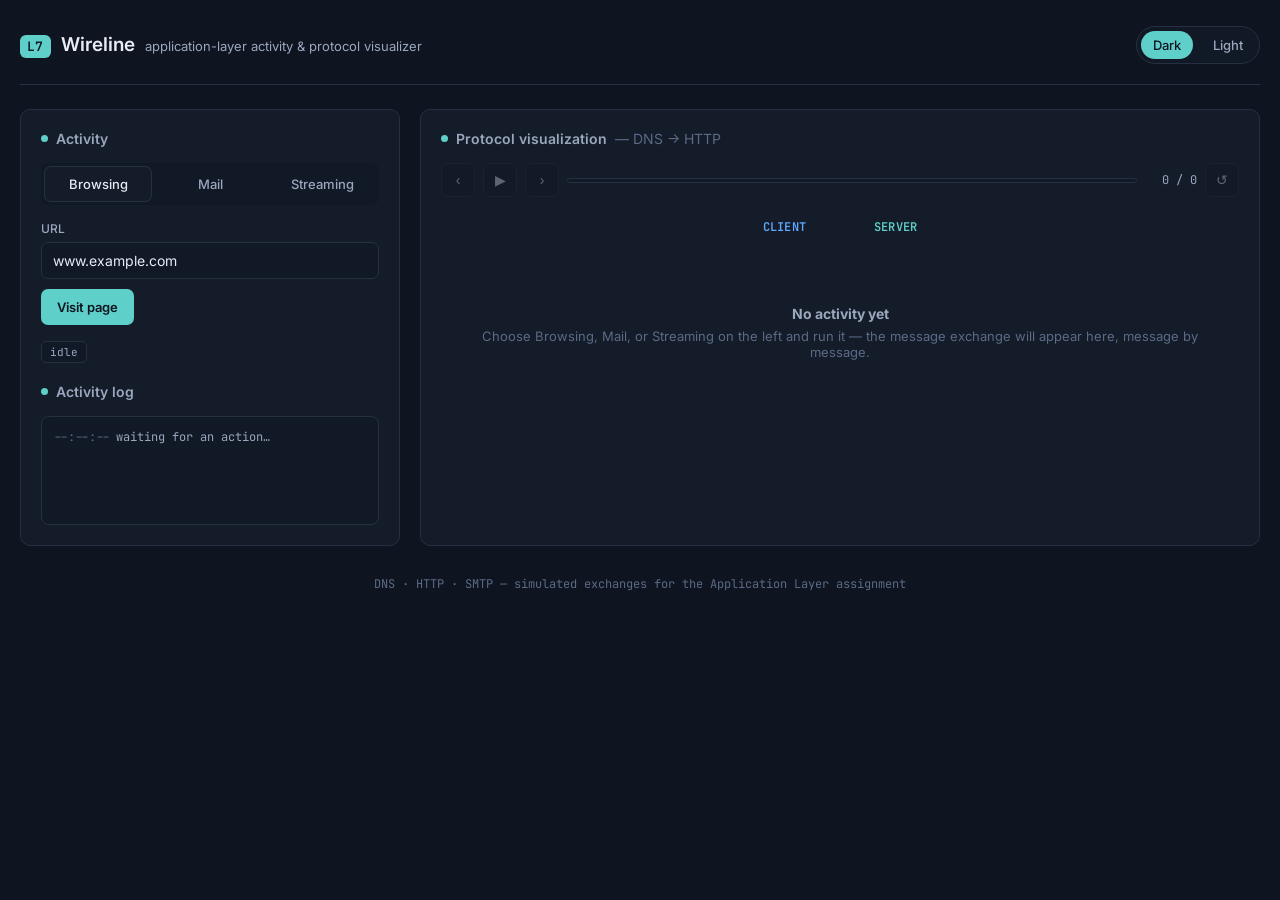
==== index.html @ 75d9882b "Initial commit" ====
<!DOCTYPE html>
<html lang="en">
<head>
<meta charset="UTF-8">
<meta name="viewport" content="width=device-width, initial-scale=1, viewport-fit=cover">
<title>Wireline — Application Layer Visualizer</title>
<link rel="preconnect" href="https://fonts.googleapis.com">
<link href="https://fonts.googleapis.com/css2?family=Inter:wght@400;500;600;700&family=JetBrains+Mono:wght@400;500;600&display=swap" rel="stylesheet">
<link rel="stylesheet" href="styles.css">

</head>
<body>
<div class="wrap">
  <header class="top">
    <div class="brand">
      <span class="mark">L7</span>
      <h1>Wireline</h1>
      <span class="sub">application-layer activity &amp; protocol visualizer</span>
    </div>
    <div class="toggle" id="themeToggle" role="group" aria-label="Theme">
      <button id="btnDark" class="active" aria-pressed="true">Dark</button>
      <button id="btnLight" aria-pressed="false">Light</button>
    </div>
  </header>

  <div class="grid">
    <!-- LEFT: Activity Panel -->
    <section class="panel">
      <h2><span class="dot"></span>Activity</h2>
      <div class="tabs" role="tablist">
        <button class="tab-btn active" data-act="browse">Browsing</button>
        <button class="tab-btn" data-act="mail">Mail</button>
        <button class="tab-btn" data-act="stream">Streaming</button>
      </div>

      <!-- Browsing form -->
      <div class="activity-form" id="form-browse">
        <div class="field">
          <label for="urlInput">URL</label>
          <input id="urlInput" type="text" value="www.example.com" placeholder="www.example.com">
        </div>
        <div class="actrow" style="margin-top:10px;">
          <button class="btn" id="btnVisit">Visit page</button>
        </div>
      </div>

      <!-- Mail form -->
      <div class="activity-form" id="form-mail" style="display:none;">
        <div class="field">
          <label for="mailTo">To</label>
          <input id="mailTo" type="text" value="jordan@mailhost.net" placeholder="recipient@domain.com">
        </div>
        <div class="field">
          <label for="mailSubject">Subject</label>
          <input id="mailSubject" type="text" value="Assignment submission" placeholder="Subject">
        </div>
        <div class="field">
          <label for="mailBody">Body</label>
          <textarea id="mailBody" rows="3" placeholder="Message body">Hi — attaching the dashboard now.</textarea>
        </div>
        <div class="actrow" style="margin-top:6px;">
          <button class="btn" id="btnSend">Send mail</button>
        </div>
      </div>

      <!-- Streaming form -->
      <div class="activity-form" id="form-stream" style="display:none;">
        <div class="field">
          <label>Quality</label>
          <div class="qualsel" id="qualsel">
            <button data-q="480p">480p</button>
            <button data-q="720p" class="active">720p</button>
            <button data-q="1080p">1080p</button>
          </div>
        </div>
        <div class="actrow" style="margin-top:6px;">
          <button class="btn" id="btnPlay">▶ Play stream</button>
          <button class="btn secondary" id="btnPauseStream" disabled>Pause</button>
        </div>
      </div>

      <div class="status-badge" id="statusBadge">idle</div>

      <h2 style="margin-top:4px;"><span class="dot"></span>Activity log</h2>
      <div class="log" id="logBox"><div><span class="t">--:--:--</span>waiting for an action…</div></div>
    </section>

    <!-- RIGHT: Protocol Visualization Panel -->
    <section class="panel">
      <h2><span class="dot"></span>Protocol visualization <span id="protoLabel" style="color:var(--text-faint); font-weight:400;"></span></h2>

      <div class="controls">
        <button class="iconbtn" id="btnPrev" title="Previous">‹</button>
        <button class="iconbtn" id="btnPlayPause" title="Play/Pause">▶</button>
        <button class="iconbtn" id="btnNext" title="Next">›</button>
        <div class="progress"><div class="bar" id="progBar"></div></div>
        <span class="stepcount" id="stepCount">0 / 0</span>
        <button class="iconbtn" id="btnReplay" title="Replay">↺</button>
      </div>

      <div id="lanesWrap">
        <div class="lanes">
          <div class="lane-head client">CLIENT</div>
          <div class="lane-head mid"></div>
          <div class="lane-head server">SERVER</div>
        </div>
        <div class="msg-track" id="msgTrack">
          <div class="empty"><b>No activity yet</b>Choose Browsing, Mail, or Streaming on the left and run it — the message exchange will appear here, message by message.</div>
        </div>
      </div>
    </section>
  </div>

  <footer class="foot">DNS · HTTP · SMTP — simulated exchanges for the Application Layer assignment</footer>
</div>

<script src="script.js"></script>
</body>
</html>
---- styles.css ----
:root{
  --bg:#0e1420; --panel:#141b29; --panel-2:#111826; --border:#263042;
  --text:#e7ecf5; --text-dim:#9aa7bd; --text-faint:#5b6b85;
  --accent:#5fd0c9; --accent-2:#f2a65a; --client:#5fa8ff; --server:#5fd0c9;
  --danger:#ef6f6f; --ok:#7fd88a;
  --mono:'JetBrains Mono', monospace; --sans:'Inter', system-ui, sans-serif;
  --radius:10px;
  padding-top: env(safe-area-inset-top,0px);
  padding-bottom: env(safe-area-inset-bottom,0px);
}
:root[data-theme="light"]{
  --bg:#f5f7fa; --panel:#ffffff; --panel-2:#eef1f6; --border:#dde3ec;
  --text:#1b2433; --text-dim:#5b6a80; --text-faint:#8b98ab;
  --accent:#0f9c92; --accent-2:#c8781f; --client:#1f6fd6; --server:#0f9c92;
  --danger:#c94a4a; --ok:#2f9e4a;
}
*{box-sizing:border-box;}
html,body{margin:0;padding:0;}
body{
  background:var(--bg); color:var(--text); font-family:var(--sans);
  min-height:100%; transition:background .25s,color .25s;
}
.wrap{max-width:1280px; margin:0 auto; padding:20px 20px 40px;}

header.top{
  display:flex; align-items:center; justify-content:space-between;
  padding:6px 0 20px; border-bottom:1px solid var(--border); margin-bottom:24px;
}
.brand{display:flex; align-items:baseline; gap:10px;}
.brand .mark{
  font-family:var(--mono); font-size:13px; color:var(--bg); background:var(--accent);
  padding:3px 7px; border-radius:6px; font-weight:600; letter-spacing:.02em;
}
.brand h1{font-size:19px; margin:0; font-weight:600;}
.brand span.sub{color:var(--text-dim); font-size:13px;}

.toggle{
  display:flex; align-items:center; gap:8px; background:var(--panel-2);
  border:1px solid var(--border); border-radius:999px; padding:4px; cursor:pointer;
  user-select:none;
}
.toggle button{
  border:none; background:transparent; color:var(--text-dim); font-family:var(--sans);
  font-size:13px; font-weight:500; padding:6px 12px; border-radius:999px; cursor:pointer;
}
.toggle button.active{background:var(--accent); color:var(--bg);}

.grid{display:grid; grid-template-columns:minmax(300px,380px) 1fr; gap:20px;}
@media (max-width:860px){ .grid{grid-template-columns:1fr;} }

.panel{
  background:var(--panel); border:1px solid var(--border); border-radius:var(--radius);
  padding:20px; display:flex; flex-direction:column; gap:16px;
}
.panel h2{
  font-size:14px; margin:0; text-transform:none; color:var(--text-dim);
  font-weight:600; display:flex; align-items:center; gap:8px;
}
.panel h2 .dot{width:7px; height:7px; border-radius:50%; background:var(--accent);}

.tabs{display:flex; gap:6px; background:var(--panel-2); padding:4px; border-radius:8px;}
.tabs button{
  flex:1; border:none; background:transparent; color:var(--text-dim); padding:9px 6px;
  font-family:var(--sans); font-size:13px; font-weight:500; border-radius:6px; cursor:pointer;
}
.tabs button.active{background:var(--panel); color:var(--text); box-shadow:0 0 0 1px var(--border);}

.field{display:flex; flex-direction:column; gap:6px;}
.field label{font-size:12px; color:var(--text-dim); font-weight:500;}
.field input, .field textarea, .field select{
  background:var(--panel-2); border:1px solid var(--border); border-radius:7px;
  color:var(--text); padding:9px 11px; font-family:var(--sans); font-size:14px;
  outline:none; resize:vertical;
}
.field input:focus, .field textarea:focus, .field select:focus{border-color:var(--accent);}

.actrow{display:flex; gap:10px; align-items:center;}
.btn{
  border:none; border-radius:7px; padding:10px 16px; font-family:var(--sans);
  font-size:13px; font-weight:600; cursor:pointer; background:var(--accent); color:var(--bg);
}
.btn:focus-visible, .iconbtn:focus-visible, .tabs button:focus-visible, .toggle button:focus-visible{
  outline:2px solid var(--accent); outline-offset:2px;
}
.btn.secondary{background:var(--panel-2); color:var(--text); box-shadow:0 0 0 1px var(--border);}
.btn:disabled{opacity:.45; cursor:not-allowed;}

.qualsel{display:flex; gap:6px;}
.qualsel button{
  flex:1; border:1px solid var(--border); background:var(--panel-2); color:var(--text-dim);
  padding:7px 4px; border-radius:6px; font-size:12px; cursor:pointer; font-family:var(--mono);
}
.qualsel button.active{border-color:var(--accent); color:var(--accent);}

.log{
  background:var(--panel-2); border:1px solid var(--border); border-radius:8px;
  padding:10px 12px; font-family:var(--mono); font-size:12px; color:var(--text-dim);
  max-height:150px; overflow-y:auto; flex:1; min-height:80px;
}
.log div{padding:2px 0; border-bottom:1px dashed var(--border);}
.log div:last-child{border-bottom:none;}
.log .t{color:var(--text-faint); margin-right:6px;}

.status-badge{
  font-family:var(--mono); font-size:11px; padding:3px 8px; border-radius:5px;
  background:var(--panel-2); color:var(--text-dim); border:1px solid var(--border); width:fit-content;
}
.status-badge.live{color:var(--ok); border-color:var(--ok);}

/* Right panel: protocol visualizer */
.controls{display:flex; align-items:center; gap:8px;}
.iconbtn{
  width:34px; height:34px; border-radius:7px; border:1px solid var(--border);
  background:var(--panel-2); color:var(--text); cursor:pointer; font-size:14px;
  display:flex; align-items:center; justify-content:center;
}
.iconbtn:disabled{opacity:.35; cursor:not-allowed;}
.progress{flex:1; height:5px; background:var(--panel-2); border-radius:99px; overflow:hidden; border:1px solid var(--border);}
.progress .bar{height:100%; background:var(--accent); width:0%; transition:width .25s;}
.stepcount{font-family:var(--mono); font-size:12px; color:var(--text-dim); min-width:52px; text-align:right;}

.lanes{
  display:grid; grid-template-columns:1fr 40px 1fr; gap:0; margin-top:6px;
}
.lane-head{font-family:var(--mono); font-size:12px; font-weight:600; padding-bottom:10px; letter-spacing:.02em;}
.lane-head.client{color:var(--client); text-align:right; padding-right:14px;}
.lane-head.server{color:var(--server); padding-left:14px;}
.lane-head.mid{}

.msg-track{min-height:280px; position:relative;}
.msg-row{
  display:grid; grid-template-columns:1fr 40px 1fr; align-items:start; margin-bottom:14px;
  opacity:.28; transition:opacity .3s;
}
.msg-row.revealed{opacity:1;}
.msg-row.current .bubble{box-shadow:0 0 0 2px var(--accent-2);}
.bubble{
  border:1px solid var(--border); background:var(--panel-2); border-radius:9px;
  padding:10px 12px; font-family:var(--mono); font-size:12.5px; line-height:1.55;
}
.bubble .head{font-weight:600; margin-bottom:4px;}
.bubble .field-hl{color:var(--accent-2);}
.msg-row.c2s .bubble{margin-right:14px;}
.msg-row.s2c .bubble{margin-left:14px; grid-column:3;}
.msg-row.c2s .spacer{grid-column:3;}
.msg-row.s2c .spacer-l{grid-column:1;}
.arrowcol{display:flex; align-items:center; justify-content:center; height:100%; padding-top:14px;}
.arrow{font-size:16px; color:var(--text-faint);}
.msg-row.revealed .arrow{color:var(--accent);}
.msg-row.c2s .head{color:var(--client);}
.msg-row.s2c .head{color:var(--server);}
.msg-note{
  grid-column:1/4; text-align:center; font-size:11px; color:var(--text-faint);
  margin:2px 0 10px; font-family:var(--sans);
}

.empty{
  color:var(--text-faint); font-size:13px; text-align:center; padding:60px 20px;
  font-family:var(--sans);
}
.empty b{color:var(--text-dim); display:block; margin-bottom:6px; font-size:14px;}

footer.foot{
  margin-top:30px; text-align:center; color:var(--text-faint); font-size:12px;
  font-family:var(--mono);
}
::-webkit-scrollbar{width:8px; height:8px;}
::-webkit-scrollbar-thumb{background:var(--border); border-radius:8px;}
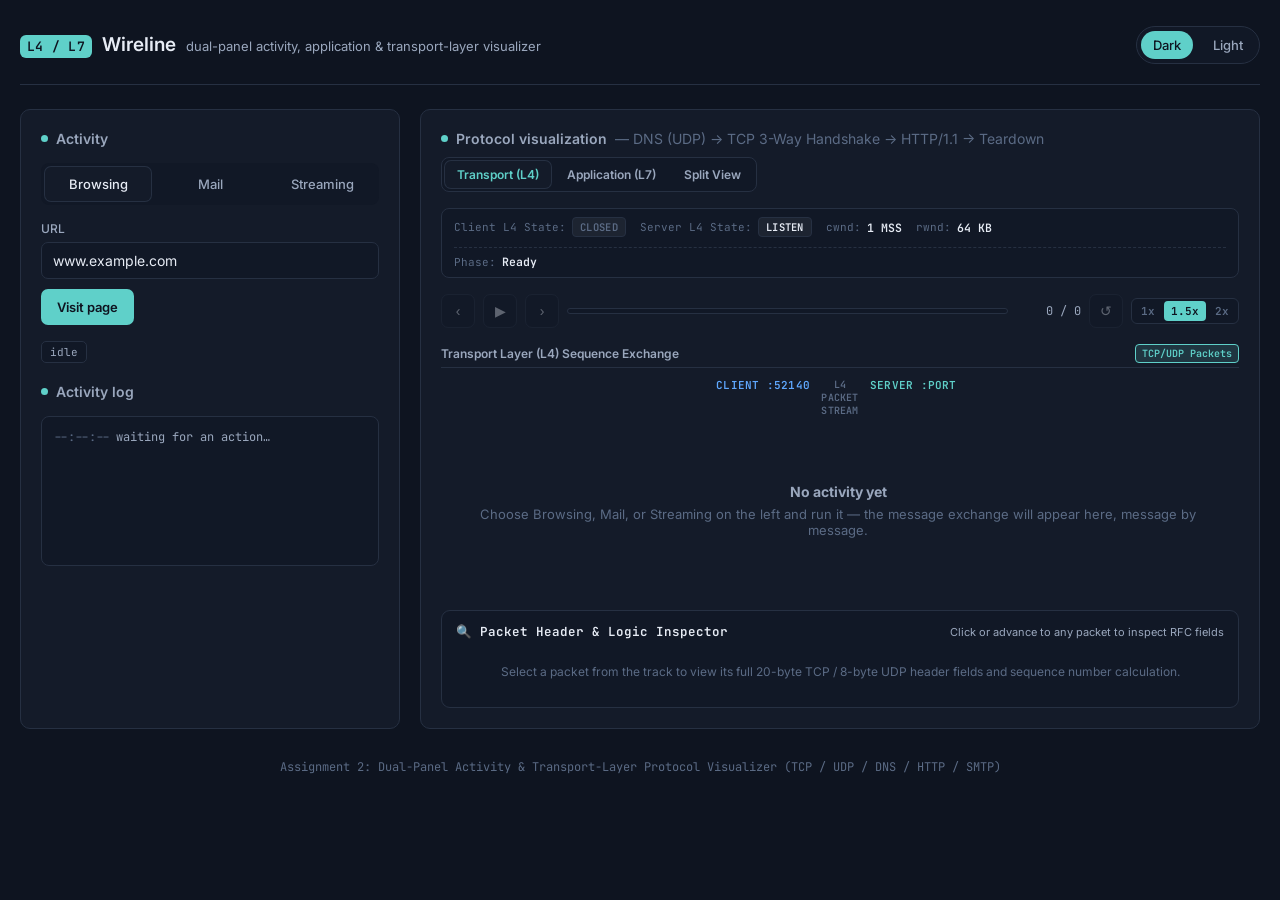
==== commit 3338e1bf: "Complete Assignment 2: Dual-Panel Activity & Transport-Layer Protocol Visualizer (L4/L7 extension, R" ====
--- a/index.html
+++ b/index.html
@@ -3,7 +3,7 @@
 <head>
 <meta charset="UTF-8">
 <meta name="viewport" content="width=device-width, initial-scale=1, viewport-fit=cover">
-<title>Wireline — Application Layer Visualizer</title>
+<title>Wireline — Dual-Panel Activity &amp; Transport-Layer Protocol Visualizer</title>
 <link rel="preconnect" href="https://fonts.googleapis.com">
 <link href="https://fonts.googleapis.com/css2?family=Inter:wght@400;500;600;700&family=JetBrains+Mono:wght@400;500;600&display=swap" rel="stylesheet">
 <link rel="stylesheet" href="styles.css">
@@ -13,9 +13,9 @@
 <div class="wrap">
   <header class="top">
     <div class="brand">
-      <span class="mark">L7</span>
+      <span class="mark">L4 / L7</span>
       <h1>Wireline</h1>
-      <span class="sub">application-layer activity &amp; protocol visualizer</span>
+      <span class="sub">dual-panel activity, application &amp; transport-layer visualizer</span>
     </div>
     <div class="toggle" id="themeToggle" role="group" aria-label="Theme">
       <button id="btnDark" class="active" aria-pressed="true">Dark</button>
@@ -66,6 +66,13 @@
       <!-- Streaming form -->
       <div class="activity-form" id="form-stream" style="display:none;">
         <div class="field">
+          <label>Transport Protocol</label>
+          <div class="qualsel" id="protoSel">
+            <button data-proto="tcp" class="active" title="Transmission Control Protocol (HLS segmented streaming)">TCP (HLS / DASH)</button>
+            <button data-proto="udp" title="User Datagram Protocol (Real-time RTP streaming)">UDP (Live RTP)</button>
+          </div>
+        </div>
+        <div class="field" style="margin-top:8px;">
           <label>Quality</label>
           <div class="qualsel" id="qualsel">
             <button data-q="480p">480p</button>
@@ -73,7 +80,7 @@
             <button data-q="1080p">1080p</button>
           </div>
         </div>
-        <div class="actrow" style="margin-top:6px;">
+        <div class="actrow" style="margin-top:10px;">
           <button class="btn" id="btnPlay">▶ Play stream</button>
           <button class="btn secondary" id="btnPauseStream" disabled>Pause</button>
         </div>
@@ -86,32 +93,106 @@
     </section>
 
     <!-- RIGHT: Protocol Visualization Panel -->
-    <section class="panel">
-      <h2><span class="dot"></span>Protocol visualization <span id="protoLabel" style="color:var(--text-faint); font-weight:400;"></span></h2>
+    <section class="panel" id="rightPanel">
+      <div class="panel-header-row">
+        <h2><span class="dot"></span>Protocol visualization <span id="protoLabel" style="color:var(--text-faint); font-weight:400;"></span></h2>
+        <!-- View Switcher -->
+        <div class="view-tabs" id="viewTabs" role="tablist">
+          <button class="vtab active" data-view="l4">Transport (L4)</button>
+          <button class="vtab" data-view="l7">Application (L7)</button>
+          <button class="vtab" data-view="split">Split View</button>
+        </div>
+      </div>
+
+      <!-- State & Congestion Telemetry Bar -->
+      <div class="telemetry-bar" id="telemetryBar">
+        <div class="telemetry-item">
+          <span class="t-label">Client L4 State:</span>
+          <span class="t-val state-pill" id="clientStatePill">CLOSED</span>
+        </div>
+        <div class="telemetry-item">
+          <span class="t-label">Server L4 State:</span>
+          <span class="t-val state-pill" id="serverStatePill">LISTEN</span>
+        </div>
+        <div class="telemetry-item">
+          <span class="t-label">cwnd:</span>
+          <span class="t-val" id="cwndVal">1 MSS</span>
+        </div>
+        <div class="telemetry-item">
+          <span class="t-label">rwnd:</span>
+          <span class="t-val" id="rwndVal">64 KB</span>
+        </div>
+        <div class="telemetry-item full">
+          <span class="t-label">Phase:</span>
+          <span class="t-val" id="activePhase">Ready</span>
+        </div>
+      </div>
 
       <div class="controls">
-        <button class="iconbtn" id="btnPrev" title="Previous">‹</button>
-        <button class="iconbtn" id="btnPlayPause" title="Play/Pause">▶</button>
-        <button class="iconbtn" id="btnNext" title="Next">›</button>
+        <button class="iconbtn" id="btnPrev" title="Previous packet (‹)">‹</button>
+        <button class="iconbtn" id="btnPlayPause" title="Play/Pause (Space)">▶</button>
+        <button class="iconbtn" id="btnNext" title="Next packet (›)">›</button>
         <div class="progress"><div class="bar" id="progBar"></div></div>
         <span class="stepcount" id="stepCount">0 / 0</span>
-        <button class="iconbtn" id="btnReplay" title="Replay">↺</button>
-      </div>
-
-      <div id="lanesWrap">
-        <div class="lanes">
-          <div class="lane-head client">CLIENT</div>
-          <div class="lane-head mid"></div>
-          <div class="lane-head server">SERVER</div>
-        </div>
-        <div class="msg-track" id="msgTrack">
-          <div class="empty"><b>No activity yet</b>Choose Browsing, Mail, or Streaming on the left and run it — the message exchange will appear here, message by message.</div>
+        <button class="iconbtn" id="btnReplay" title="Replay (↺)">↺</button>
+        <div class="speed-toggle" id="speedToggle">
+          <button data-speed="1400">1x</button>
+          <button data-speed="850" class="active">1.5x</button>
+          <button data-speed="500">2x</button>
+        </div>
+      </div>
+
+      <!-- Main Visualizer Container -->
+      <div id="lanesContainer" class="view-mode-l4">
+        <!-- L4 Transport Track -->
+        <div class="lane-section" id="l4Section">
+          <div class="section-title">
+            <span>Transport Layer (L4) Sequence Exchange</span>
+            <span class="badge-l4">TCP/UDP Packets</span>
+          </div>
+          <div class="lanes">
+            <div class="lane-head client">CLIENT :52140</div>
+            <div class="lane-head mid">L4 PACKET STREAM</div>
+            <div class="lane-head server">SERVER :PORT</div>
+          </div>
+          <div class="msg-track" id="l4Track">
+            <div class="empty"><b>No activity yet</b>Choose Browsing, Mail, or Streaming on the left and run it — the message exchange will appear here, message by message.</div>
+          </div>
+        </div>
+
+        <!-- L7 Application Track -->
+        <div class="lane-section" id="l7Section">
+          <div class="section-title">
+            <span>Application Layer (L7) Transactions</span>
+            <span class="badge-l7">DNS · HTTP · SMTP</span>
+          </div>
+          <div class="lanes">
+            <div class="lane-head client">CLIENT (APP)</div>
+            <div class="lane-head mid">APPLICATION PAYLOAD</div>
+            <div class="lane-head server">SERVER (DAEMON)</div>
+          </div>
+          <div class="msg-track" id="l7Track">
+            <div class="empty"><b>No activity yet</b>Choose an activity on the left to inspect high-level application messages.</div>
+          </div>
+        </div>
+      </div>
+
+      <!-- Collapsible Packet Inspector -->
+      <div class="packet-inspector" id="packetInspector">
+        <div class="inspector-header">
+          <span class="insp-title">🔍 Packet Header &amp; Logic Inspector</span>
+          <span class="insp-sub" id="inspSub">Click or advance to any packet to inspect RFC fields</span>
+        </div>
+        <div class="inspector-body" id="inspectorBody">
+          <div class="insp-empty">Select a packet from the track to view its full 20-byte TCP / 8-byte UDP header fields and sequence number calculation.</div>
         </div>
       </div>
     </section>
   </div>
 
-  <footer class="foot">DNS · HTTP · SMTP — simulated exchanges for the Application Layer assignment</footer>
+  <footer class="foot">
+    Assignment 2: Dual-Panel Activity &amp; Transport-Layer Protocol Visualizer (TCP / UDP / DNS / HTTP / SMTP)
+  </footer>
 </div>
 
 <script src="script.js"></script>
--- a/styles.css
+++ b/styles.css
@@ -108,54 +108,206 @@
 .status-badge.live{color:var(--ok); border-color:var(--ok);}
 
 /* Right panel: protocol visualizer */
+.panel-header-row{
+  display:flex; align-items:center; justify-content:space-between; flex-wrap:wrap; gap:10px;
+}
+.view-tabs{
+  display:flex; gap:4px; background:var(--panel-2); padding:3px; border-radius:8px; border:1px solid var(--border);
+}
+.vtab{
+  border:none; background:transparent; color:var(--text-dim); padding:6px 12px;
+  font-family:var(--sans); font-size:12px; font-weight:600; border-radius:6px; cursor:pointer;
+  transition:background .2s, color .2s;
+}
+.vtab.active{background:var(--panel); color:var(--accent); box-shadow:0 0 0 1px var(--border);}
+.vtab:hover:not(.active){color:var(--text);}
+
+/* Telemetry & Connection State Bar */
+.telemetry-bar{
+  display:flex; flex-wrap:wrap; gap:8px 14px; background:var(--panel-2); border:1px solid var(--border);
+  padding:8px 12px; border-radius:8px; font-family:var(--mono); font-size:11.5px; align-items:center;
+}
+.telemetry-item{display:flex; align-items:center; gap:6px;}
+.telemetry-item .t-label{color:var(--text-faint); font-size:11px;}
+.telemetry-item .t-val{color:var(--text); font-weight:600;}
+.telemetry-item.full{width:100%; border-top:1px dashed var(--border); padding-top:6px; margin-top:2px;}
+.state-pill{
+  padding:2px 7px; border-radius:4px; font-size:10.5px; letter-spacing:.03em;
+  background:rgba(255,255,255,0.05); border:1px solid var(--border);
+}
+.state-pill.syn-sent{color:#4fc3f7; border-color:#0288d1; background:rgba(2,136,209,0.12);}
+.state-pill.established{color:#81c784; border-color:#388e3c; background:rgba(56,142,60,0.15);}
+.state-pill.fin-wait{color:#ffb74d; border-color:#f57c00; background:rgba(245,124,0,0.12);}
+.state-pill.closed{color:var(--text-faint); border-color:var(--border);}
+.state-pill.udp-mode{color:#ba68c8; border-color:#8e24aa; background:rgba(142,36,170,0.12);}
+
 .controls{display:flex; align-items:center; gap:8px;}
 .iconbtn{
   width:34px; height:34px; border-radius:7px; border:1px solid var(--border);
   background:var(--panel-2); color:var(--text); cursor:pointer; font-size:14px;
-  display:flex; align-items:center; justify-content:center;
-}
+  display:flex; align-items:center; justify-content:center; transition:background .15s, border-color .15s;
+}
+.iconbtn:hover:not(:disabled){background:var(--border);}
 .iconbtn:disabled{opacity:.35; cursor:not-allowed;}
-.progress{flex:1; height:5px; background:var(--panel-2); border-radius:99px; overflow:hidden; border:1px solid var(--border);}
-.progress .bar{height:100%; background:var(--accent); width:0%; transition:width .25s;}
-.stepcount{font-family:var(--mono); font-size:12px; color:var(--text-dim); min-width:52px; text-align:right;}
+.progress{flex:1; height:6px; background:var(--panel-2); border-radius:99px; overflow:hidden; border:1px solid var(--border);}
+.progress .bar{height:100%; background:var(--accent); width:0%; transition:width .2s;}
+.stepcount{font-family:var(--mono); font-size:12px; color:var(--text-dim); min-width:65px; text-align:right;}
+
+.speed-toggle{display:flex; gap:2px; background:var(--panel-2); border:1px solid var(--border); border-radius:6px; padding:2px;}
+.speed-toggle button{
+  border:none; background:transparent; color:var(--text-faint); font-family:var(--mono); font-size:11px;
+  padding:3px 7px; border-radius:4px; cursor:pointer; font-weight:600;
+}
+.speed-toggle button.active{background:var(--accent); color:var(--bg);}
+
+/* Container & Sections */
+#lanesContainer{display:flex; flex-direction:column; gap:16px;}
+.lane-section{display:flex; flex-direction:column; gap:8px;}
+.section-title{
+  display:flex; align-items:center; justify-content:space-between;
+  font-size:12px; font-weight:600; color:var(--text-dim); padding-bottom:4px; border-bottom:1px solid var(--border);
+}
+.badge-l4{font-family:var(--mono); font-size:10px; background:rgba(95,208,201,0.15); color:var(--accent); padding:2px 6px; border-radius:4px; border:1px solid var(--accent);}
+.badge-l7{font-family:var(--mono); font-size:10px; background:rgba(242,166,90,0.15); color:var(--accent-2); padding:2px 6px; border-radius:4px; border:1px solid var(--accent-2);}
+
+/* View modes switching */
+#lanesContainer.view-mode-l4 #l7Section{display:none;}
+#lanesContainer.view-mode-l7 #l4Section{display:none;}
+#lanesContainer.view-mode-split{display:grid; grid-template-columns:1fr; gap:16px;}
+@media (min-width:1150px){
+  #lanesContainer.view-mode-split{grid-template-columns:1.08fr 0.92fr; align-items:start;}
+}
+
+#lanesContainer.view-mode-split .bubble{
+  padding:7px 9px; font-size:11px;
+}
+#lanesContainer.view-mode-split .lanes{
+  grid-template-columns:1fr 32px 1fr;
+}
+#lanesContainer.view-mode-split .msg-row{
+  grid-template-columns:1fr 32px 1fr;
+}
+#lanesContainer.view-mode-split .pkt-fields{
+  grid-template-columns:repeat(2, 1fr); gap:2px 4px; font-size:10px;
+}
+#lanesContainer.view-mode-split .msg-track{
+  max-height:300px;
+}
 
 .lanes{
-  display:grid; grid-template-columns:1fr 40px 1fr; gap:0; margin-top:6px;
-}
-.lane-head{font-family:var(--mono); font-size:12px; font-weight:600; padding-bottom:10px; letter-spacing:.02em;}
-.lane-head.client{color:var(--client); text-align:right; padding-right:14px;}
-.lane-head.server{color:var(--server); padding-left:14px;}
-.lane-head.mid{}
-
-.msg-track{min-height:280px; position:relative;}
+  display:grid; grid-template-columns:1fr 40px 1fr; gap:0; margin-top:2px;
+}
+.lane-head{font-family:var(--mono); font-size:11px; font-weight:600; padding-bottom:8px; letter-spacing:.02em;}
+.lane-head.client{color:var(--client); text-align:right; padding-right:10px;}
+.lane-head.server{color:var(--server); padding-left:10px;}
+.lane-head.mid{color:var(--text-faint); font-size:10px; text-align:center; display:flex; align-items:center; justify-content:center;}
+
+.msg-track{max-height:320px; overflow-y:auto; position:relative; padding-right:4px;}
 .msg-row{
-  display:grid; grid-template-columns:1fr 40px 1fr; align-items:start; margin-bottom:14px;
-  opacity:.28; transition:opacity .3s;
-}
+  display:grid; grid-template-columns:1fr 40px 1fr; align-items:start; margin-bottom:10px;
+  opacity:.25; transition:opacity .25s; cursor:pointer;
+}
+.msg-row:hover{opacity:.65;}
 .msg-row.revealed{opacity:1;}
-.msg-row.current .bubble{box-shadow:0 0 0 2px var(--accent-2);}
+.msg-row.current .bubble{
+  box-shadow:0 0 0 2px var(--accent-2), 0 4px 12px rgba(0,0,0,0.3);
+  border-color:var(--accent-2);
+}
 .bubble{
-  border:1px solid var(--border); background:var(--panel-2); border-radius:9px;
-  padding:10px 12px; font-family:var(--mono); font-size:12.5px; line-height:1.55;
-}
-.bubble .head{font-weight:600; margin-bottom:4px;}
-.bubble .field-hl{color:var(--accent-2);}
-.msg-row.c2s .bubble{margin-right:14px;}
-.msg-row.s2c .bubble{margin-left:14px; grid-column:3;}
+  border:1px solid var(--border); background:var(--panel-2); border-radius:8px;
+  padding:8px 11px; font-family:var(--mono); font-size:11.5px; line-height:1.45;
+  transition:border-color .2s, box-shadow .2s;
+}
+.bubble .head{
+  font-weight:600; margin-bottom:4px; display:flex; align-items:center; justify-content:space-between; gap:6px; flex-wrap:wrap;
+}
+.bubble .head-title{display:flex; align-items:center; gap:6px;}
+.bubble .head-time{font-size:10px; color:var(--text-faint); font-weight:400;}
+
+/* Flags pills */
+.flags-row{display:flex; gap:4px; margin:4px 0 6px; flex-wrap:wrap;}
+.flag-tag{
+  font-size:10px; font-weight:700; padding:1px 5px; border-radius:3px; letter-spacing:.04em;
+}
+.flag-tag.syn{background:#0284c7; color:#fff;}
+.flag-tag.ack{background:#16a34a; color:#fff;}
+.flag-tag.psh{background:#d97706; color:#fff;}
+.flag-tag.fin{background:#9333ea; color:#fff;}
+.flag-tag.rst{background:#dc2626; color:#fff;}
+.flag-tag.udp{background:#059669; color:#fff;}
+
+/* L4 Key Fields Grid */
+.pkt-fields{
+  display:grid; grid-template-columns:repeat(auto-fit, minmax(80px, 1fr)); gap:4px 8px;
+  margin:5px 0 3px; background:rgba(0,0,0,0.15); padding:4px 6px; border-radius:5px;
+  border:1px solid var(--border); font-size:11px;
+}
+.pkt-f{display:flex; flex-direction:column;}
+.pkt-f .lbl{color:var(--text-faint); font-size:9.5px;}
+.pkt-f .val{color:var(--accent); font-weight:600;}
+
+.pkt-data-preview{
+  font-size:11px; color:var(--text-dim); margin-top:4px; border-left:2px solid var(--accent-2);
+  padding-left:6px; word-break:break-all;
+}
+
+.pkt-state-trans{
+  font-size:10px; color:var(--text-faint); margin-top:4px; display:flex; align-items:center; gap:4px;
+}
+
+.msg-row.c2s .bubble{margin-right:10px;}
+.msg-row.s2c .bubble{margin-left:10px; grid-column:3;}
 .msg-row.c2s .spacer{grid-column:3;}
 .msg-row.s2c .spacer-l{grid-column:1;}
-.arrowcol{display:flex; align-items:center; justify-content:center; height:100%; padding-top:14px;}
-.arrow{font-size:16px; color:var(--text-faint);}
+.arrowcol{display:flex; flex-direction:column; align-items:center; justify-content:center; height:100%; padding-top:10px;}
+.arrowcol .seq-idx{font-family:var(--mono); font-size:9.5px; color:var(--text-faint); margin-bottom:2px;}
+.arrow{font-size:16px; color:var(--text-faint); font-weight:700;}
 .msg-row.revealed .arrow{color:var(--accent);}
-.msg-row.c2s .head{color:var(--client);}
-.msg-row.s2c .head{color:var(--server);}
-.msg-note{
-  grid-column:1/4; text-align:center; font-size:11px; color:var(--text-faint);
-  margin:2px 0 10px; font-family:var(--sans);
-}
+.msg-row.c2s .head-title{color:var(--client);}
+.msg-row.s2c .head-title{color:var(--server);}
+
+/* Packet Inspector */
+.packet-inspector{
+  background:var(--panel-2); border:1px solid var(--border); border-radius:9px; padding:12px 14px;
+  margin-top:6px; font-family:var(--sans);
+}
+.inspector-header{display:flex; align-items:baseline; justify-content:space-between; flex-wrap:wrap; gap:8px; margin-bottom:8px;}
+.insp-title{font-size:12.5px; font-weight:600; color:var(--text); font-family:var(--mono);}
+.insp-sub{font-size:11px; color:var(--text-dim);}
+.insp-empty{font-size:12px; color:var(--text-faint); text-align:center; padding:16px;}
+
+.inspector-grid{
+  display:grid; grid-template-columns:repeat(auto-fit, minmax(130px, 1fr)); gap:8px; margin-bottom:10px;
+}
+.insp-card{
+  background:var(--panel); border:1px solid var(--border); border-radius:6px; padding:6px 10px;
+}
+.insp-card .k{font-size:10px; color:var(--text-faint); text-transform:uppercase; font-family:var(--mono);}
+.insp-card .v{font-size:13px; font-weight:600; color:var(--text); font-family:var(--mono); margin-top:2px;}
+.insp-card .v.hl{color:var(--accent-2);}
+
+.math-card{
+  background:rgba(242,166,90,0.08); border:1px solid rgba(242,166,90,0.3); border-radius:6px;
+  padding:8px 12px; font-family:var(--mono); font-size:11.5px; line-height:1.5; color:var(--text);
+  margin-bottom:8px;
+}
+.math-card b{color:var(--accent-2);}
+
+.hdr-visualizer{
+  background:var(--panel); border:1px solid var(--border); border-radius:6px; padding:8px 10px;
+  font-family:var(--mono); font-size:11px;
+}
+.hdr-row{
+  display:grid; grid-template-columns:1fr 1fr; gap:6px; padding:4px 0; border-bottom:1px dashed var(--border);
+}
+.hdr-row.single{grid-template-columns:1fr;}
+.hdr-row:last-child{border-bottom:none;}
+.hdr-field{display:flex; justify-content:space-between; gap:6px;}
+.hdr-field .hf-k{color:var(--text-faint);}
+.hdr-field .hf-v{color:var(--accent); font-weight:600;}
 
 .empty{
-  color:var(--text-faint); font-size:13px; text-align:center; padding:60px 20px;
+  color:var(--text-faint); font-size:13px; text-align:center; padding:50px 20px;
   font-family:var(--sans);
 }
 .empty b{color:var(--text-dim); display:block; margin-bottom:6px; font-size:14px;}
@@ -166,3 +318,4 @@
 }
 ::-webkit-scrollbar{width:8px; height:8px;}
 ::-webkit-scrollbar-thumb{background:var(--border); border-radius:8px;}
+
